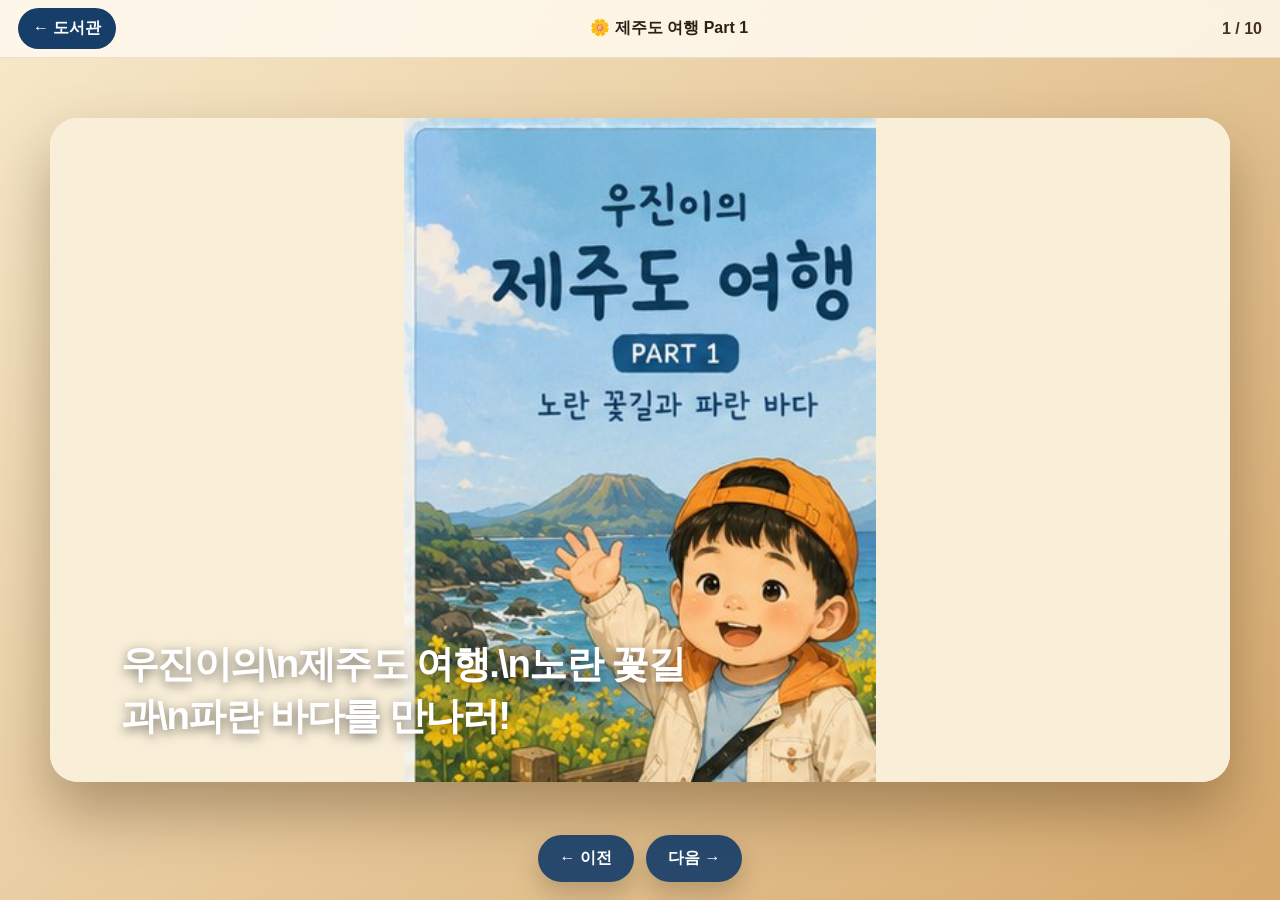
==== assets/books/jeju-part1/index.html @ d7714a92 "Add files via upload" ====
<!doctype html><html lang="ko"><head><meta charset="utf-8"><meta name="viewport" content="width=device-width,initial-scale=1,viewport-fit=cover"><title>우진이의 제주도 여행</title><link rel="stylesheet" href="../../../css/main.css"></head><body><header class="topbar"><a href="../../../index.html">← 도서관</a><strong>🌼 제주도 여행 Part 1</strong><span id="counter" class="counter">1 / 10</span></header><button class="tap-zone left" aria-label="이전"></button><button class="tap-zone right" aria-label="다음"></button><main class="reader"><section class="stage">
<div class="page active"><img src="pages/01.jpg" alt="제주도 여행 표지"><div class="story-text">우진이의\n제주도 여행.\n노란 꽃길과\n파란 바다를 만나러!</div></div>
<div class="page"><img src="pages/02.jpg" alt="제주 도착"><div class="story-text">우진이네 가족은\n제주도에 도착했어요.\n상쾌한 바람이\n반겨주었답니다.</div></div>
<div class="page"><img src="pages/03.jpg" alt="유채꽃길"><div class="story-text">노란 유채꽃 길을\n따라 걸었어요.\n꽃향기가 살랑살랑\n다가왔어요.</div></div>
<div class="page"><img src="pages/04.jpg" alt="노란 꽃밭"><div class="story-text">끝없이 펼쳐진\n노란 꽃밭.\n우진이도 활짝\n웃었답니다.</div></div>
<div class="page"><img src="pages/05.jpg" alt="엄마와 포옹"><div class="story-text">엄마 품은\n제일 따뜻해요.\n사랑해, 엄마!</div></div>
<div class="page"><img src="pages/06.jpg" alt="가족사진"><div class="story-text">아빠, 엄마, 우진이.\n우리 가족이 함께라\n제주도는 더 행복했어요.</div></div>
<div class="page"><img src="pages/07.jpg" alt="해녀"><div class="story-text">해녀 할머니를\n만났어요.\n바다 이야기가\n정말 신기했어요.</div></div>
<div class="page"><img src="pages/08.jpg" alt="바다"><div class="story-text">제주 바다는\n정말 파랬어요.\n파도 소리가 마음을\n시원하게 해줬어요.</div></div>
<div class="page"><img src="pages/09.jpg" alt="까꿍"><div class="story-text">돌담 뒤에서\n까꿍!\n우진이의 웃음소리가\n꽃밭에 퍼졌어요.</div></div>
<div class="page"><img src="pages/10.jpg" alt="스쿠터"><div class="story-text">스쿠터도 탔어요.\n바람이 송송.\n다음 제주 이야기도\n기대해 주세요!</div></div>
</section></main><div class="controls"><button id="prev">← 이전</button><button id="next">다음 →</button></div><script src="../../../js/app.js"></script></body></html>
---- css/main.css ----
*{box-sizing:border-box}html,body{margin:0;min-height:100%;font-family:-apple-system,BlinkMacSystemFont,'Apple SD Gothic Neo','Noto Sans KR',sans-serif;color:#2c2115;background:#f6ead2}body{overflow-x:hidden}.library{min-height:100vh;padding:clamp(22px,4vw,52px);background:radial-gradient(circle at top,#fff8e8 0,#f4dcae 42%,#d8a96b 100%)}.hero{text-align:center;margin:0 auto 28px}.hero h1{font-size:clamp(34px,6vw,76px);margin:0 0 10px;letter-spacing:-.05em}.hero p{font-size:clamp(16px,2.5vw,25px);margin:0;color:#6f5232}.shelf{display:grid;grid-template-columns:repeat(auto-fit,minmax(230px,1fr));gap:26px;max-width:1180px;margin:0 auto}.book-card{position:relative;display:block;min-height:340px;border-radius:28px;padding:20px;text-decoration:none;color:inherit;background:rgba(255,255,255,.56);box-shadow:0 22px 45px rgba(86,55,15,.22);overflow:hidden;transform:translateZ(0);transition:.25s}.book-card:hover{transform:translateY(-6px) scale(1.01)}.book-card img{width:100%;height:230px;object-fit:cover;border-radius:20px;box-shadow:0 12px 25px rgba(0,0,0,.18)}.book-card h2{font-size:28px;margin:16px 0 4px}.book-card p{font-size:16px;margin:0;color:#6f5232}.badge{position:absolute;top:18px;left:18px;background:#173e69;color:white;border-radius:999px;padding:8px 13px;font-weight:800}.reader{min-height:100vh;background:linear-gradient(135deg,#f7e9ca,#d6a96d);display:flex;align-items:center;justify-content:center;padding:76px 18px 76px;overflow:hidden}.topbar{position:fixed;top:0;left:0;right:0;height:58px;display:flex;align-items:center;justify-content:space-between;padding:0 18px;background:rgba(255,250,239,.85);backdrop-filter:blur(14px);z-index:10;border-bottom:1px solid rgba(90,57,23,.12)}.topbar a,.topbar button{border:0;background:#173e69;color:white;text-decoration:none;border-radius:999px;padding:10px 15px;font-weight:800}.counter{font-weight:900;color:#47321d}.stage{width:min(94vw,1180px);aspect-ratio:16/9;position:relative;perspective:1800px}.page{position:absolute;inset:0;border-radius:28px;background:#fffaf0;box-shadow:0 30px 60px rgba(56,32,7,.34);overflow:hidden;display:none;transform-origin:left center}.page.active{display:block;animation:openPage .62s ease both}.page.leaving{display:block;animation:leavePage .45s ease both}.page img{width:100%;height:100%;object-fit:contain;background:#f9efd9}.story-text{position:absolute;left:6%;bottom:6%;max-width:48%;font-size:clamp(22px,3vw,45px);line-height:1.35;font-weight:900;color:#fff;text-shadow:0 3px 12px rgba(0,0,0,.55);letter-spacing:-.04em;white-space:pre-line}.tap-zone{position:fixed;top:58px;bottom:0;width:35%;z-index:5;background:transparent;border:0}.tap-zone.left{left:0}.tap-zone.right{right:0}.controls{position:fixed;bottom:18px;left:0;right:0;display:flex;gap:12px;justify-content:center;z-index:11}.controls button{border:0;border-radius:999px;background:rgba(23,62,105,.92);color:white;padding:13px 22px;font-weight:900;font-size:16px;box-shadow:0 12px 25px rgba(0,0,0,.18)}@keyframes openPage{from{opacity:.4;transform:rotateY(-24deg) scale(.98)}to{opacity:1;transform:rotateY(0) scale(1)}}@keyframes leavePage{from{opacity:1;transform:rotateY(0)}to{opacity:.2;transform:rotateY(34deg)}}.petal{position:fixed;top:-20px;color:#ffd241;pointer-events:none;z-index:20;animation:fall linear forwards}@keyframes fall{to{transform:translateY(110vh) rotate(480deg);opacity:.2}}@media(max-width:700px){.library{padding:22px 14px}.book-card{min-height:300px}.book-card img{height:190px}.reader{padding:64px 8px}.stage{width:100vw;aspect-ratio:16/9}.page{border-radius:12px}.story-text{font-size:20px;max-width:75%;bottom:8%;}.controls button{padding:11px 18px}.topbar{height:54px}}
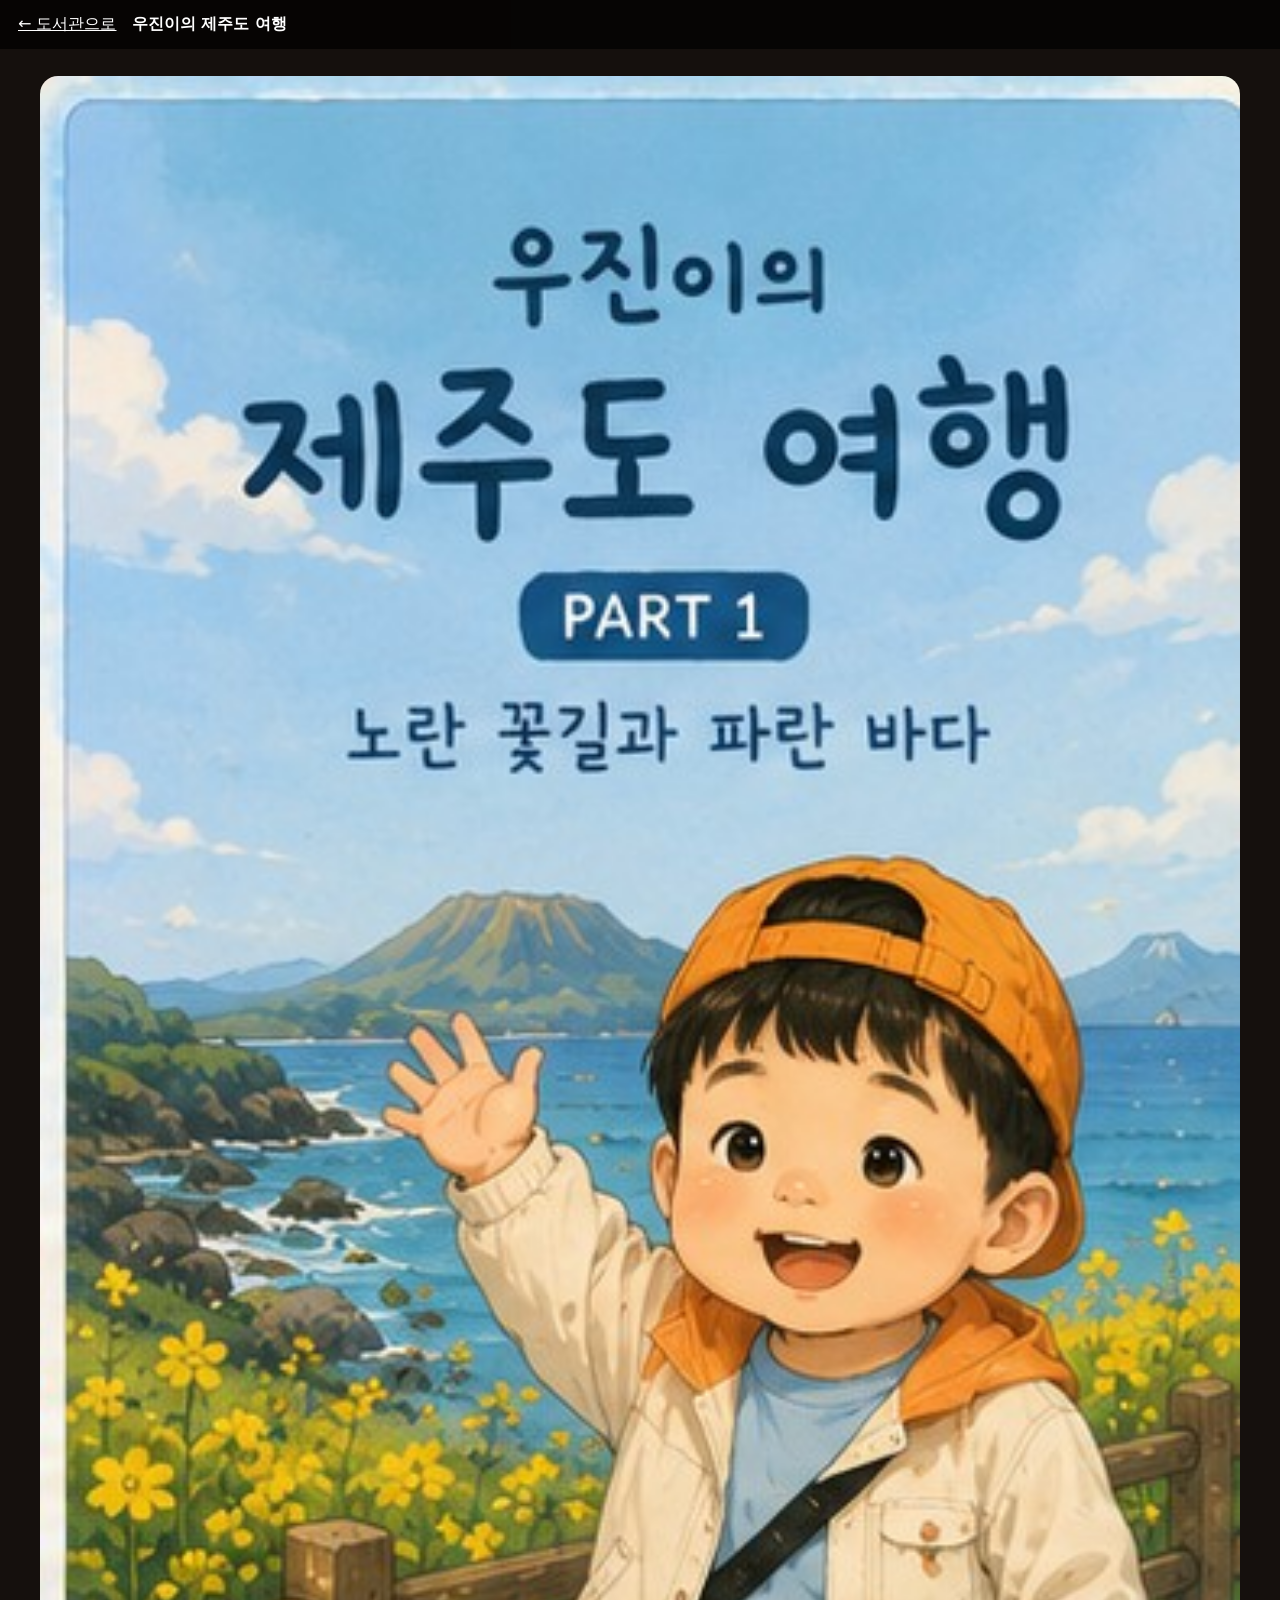
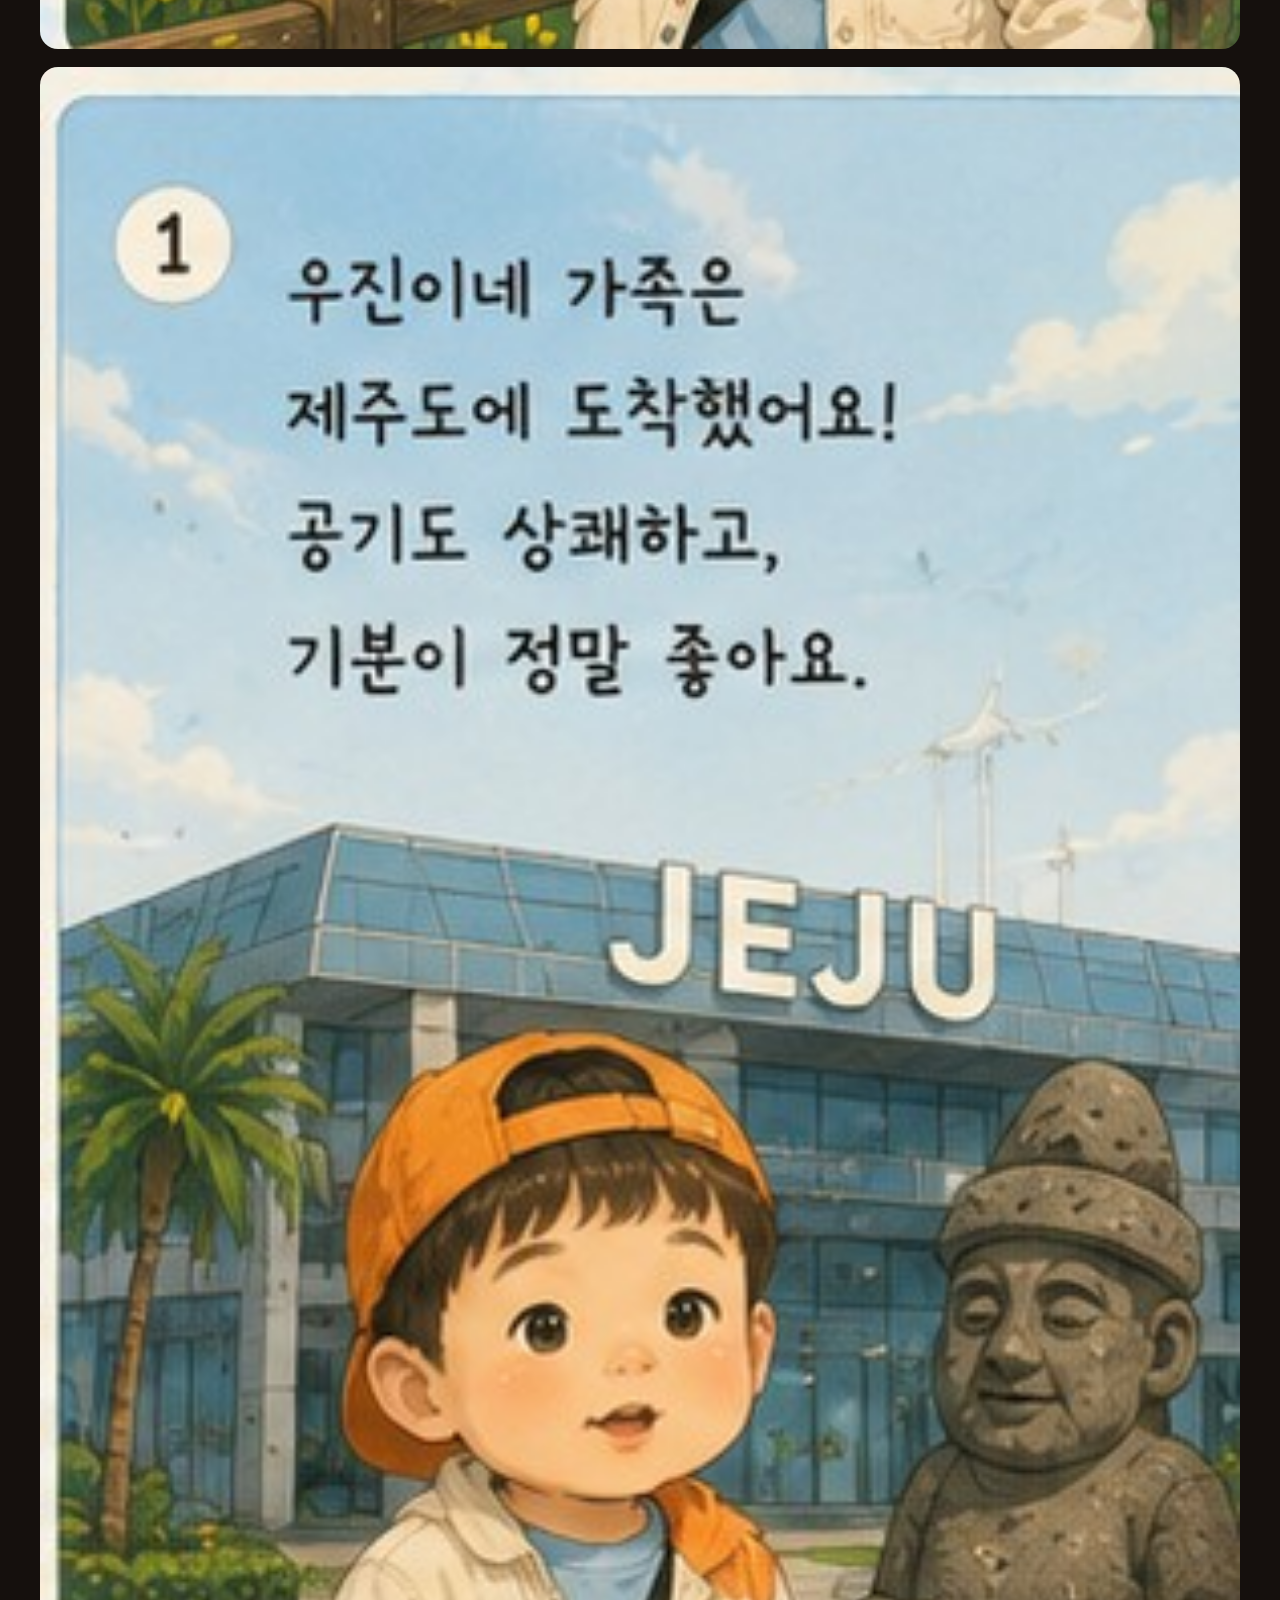
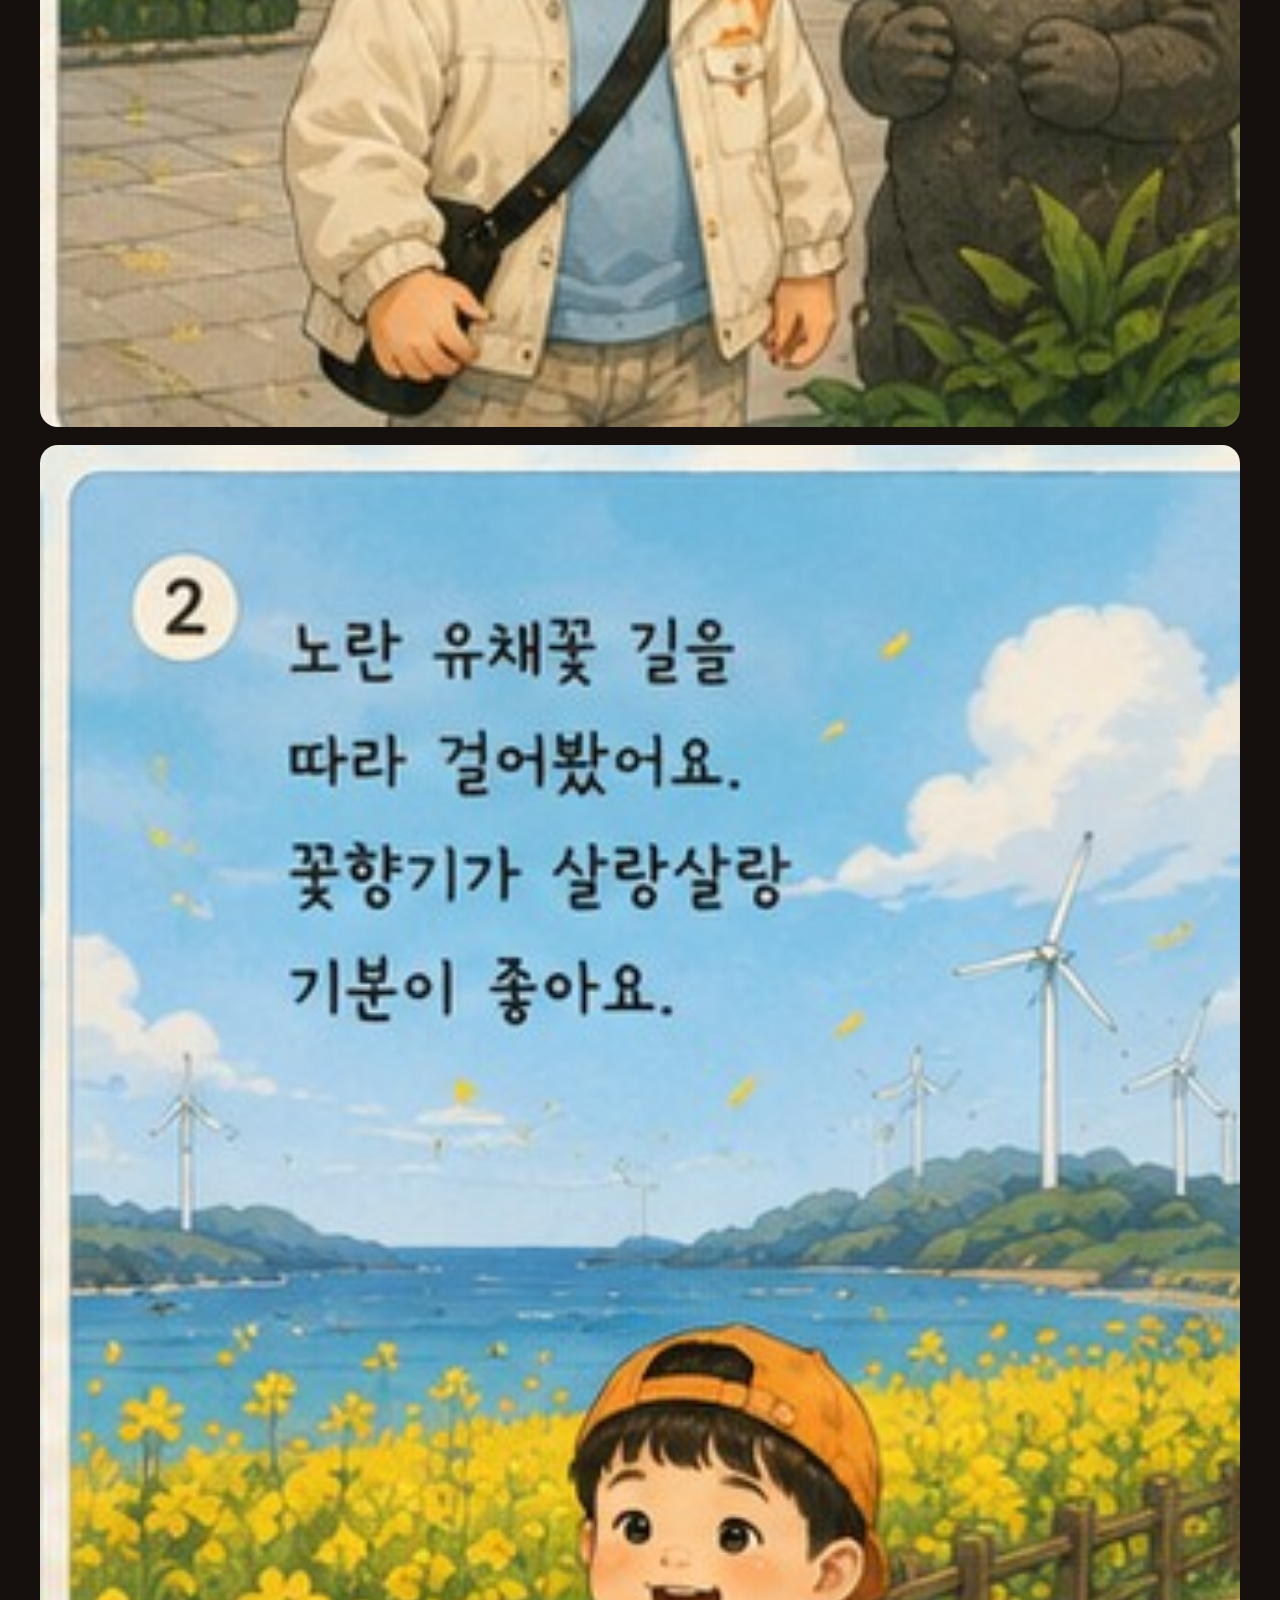
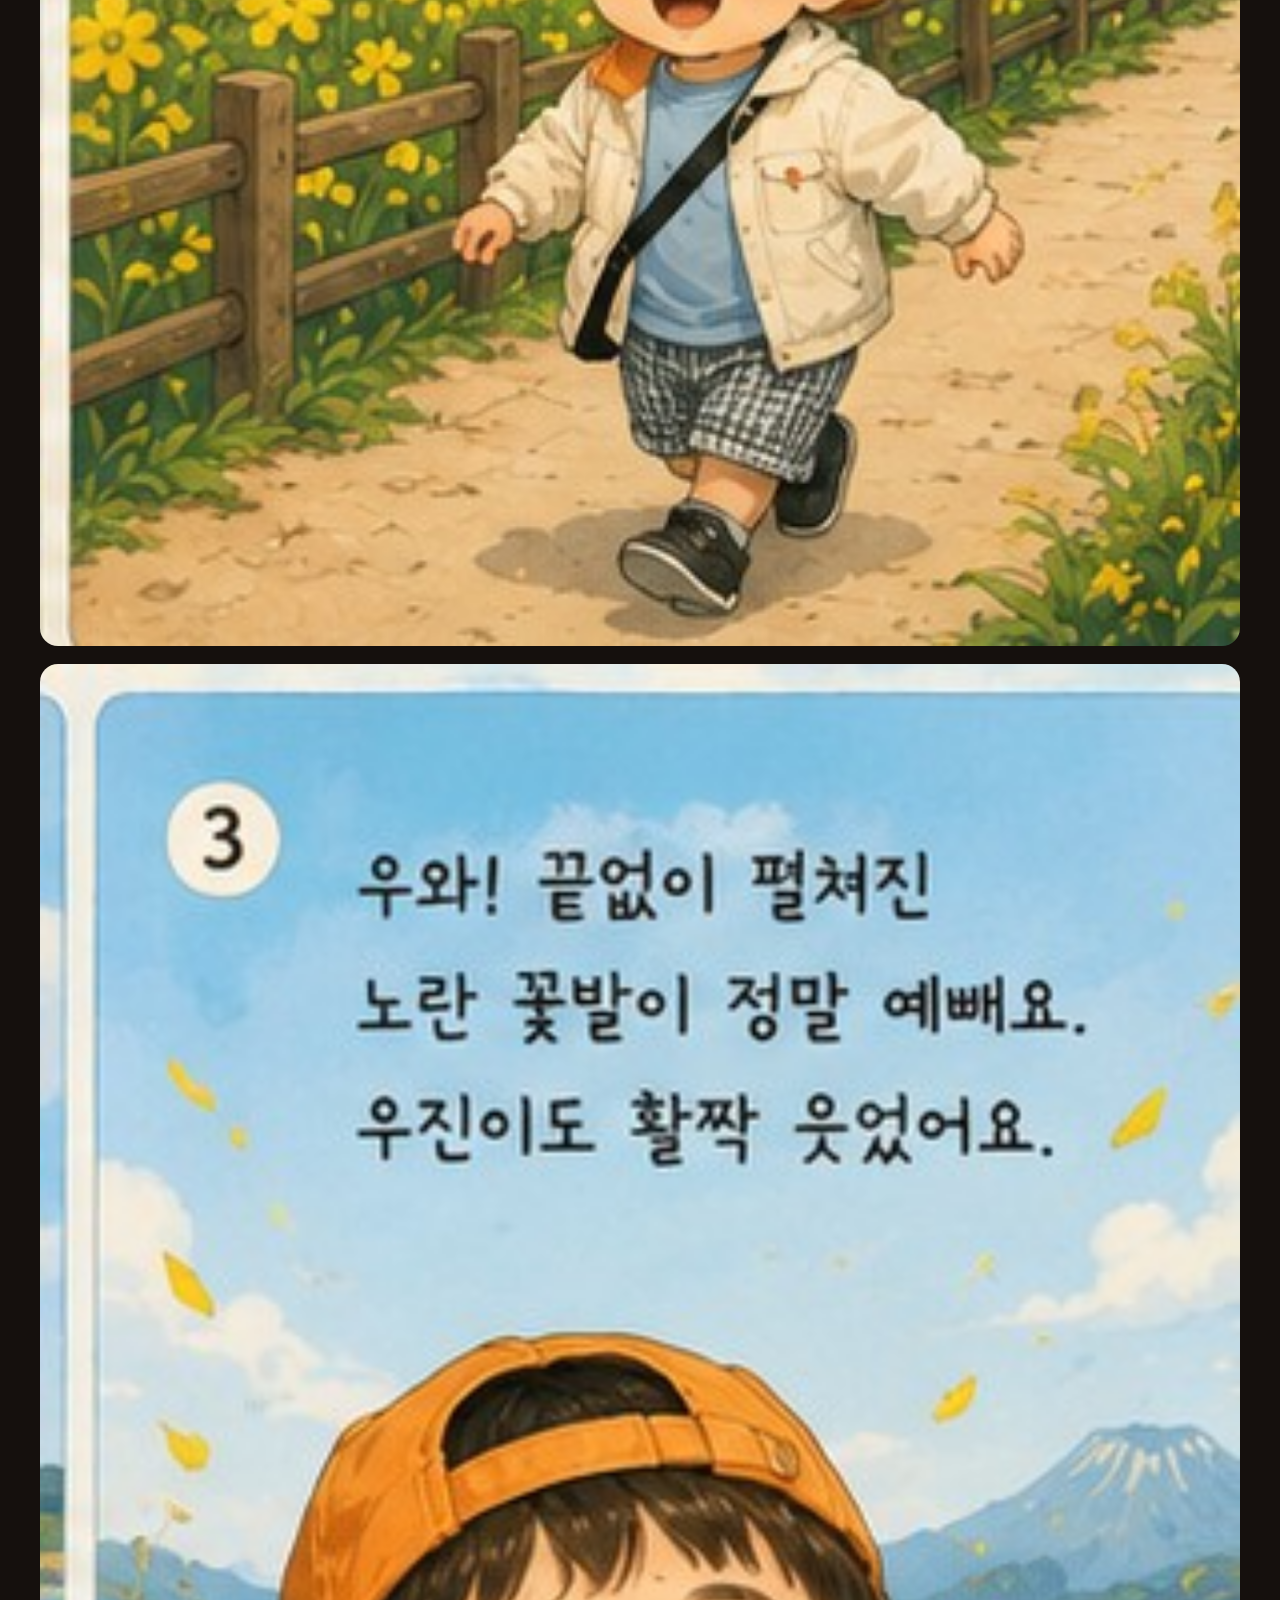
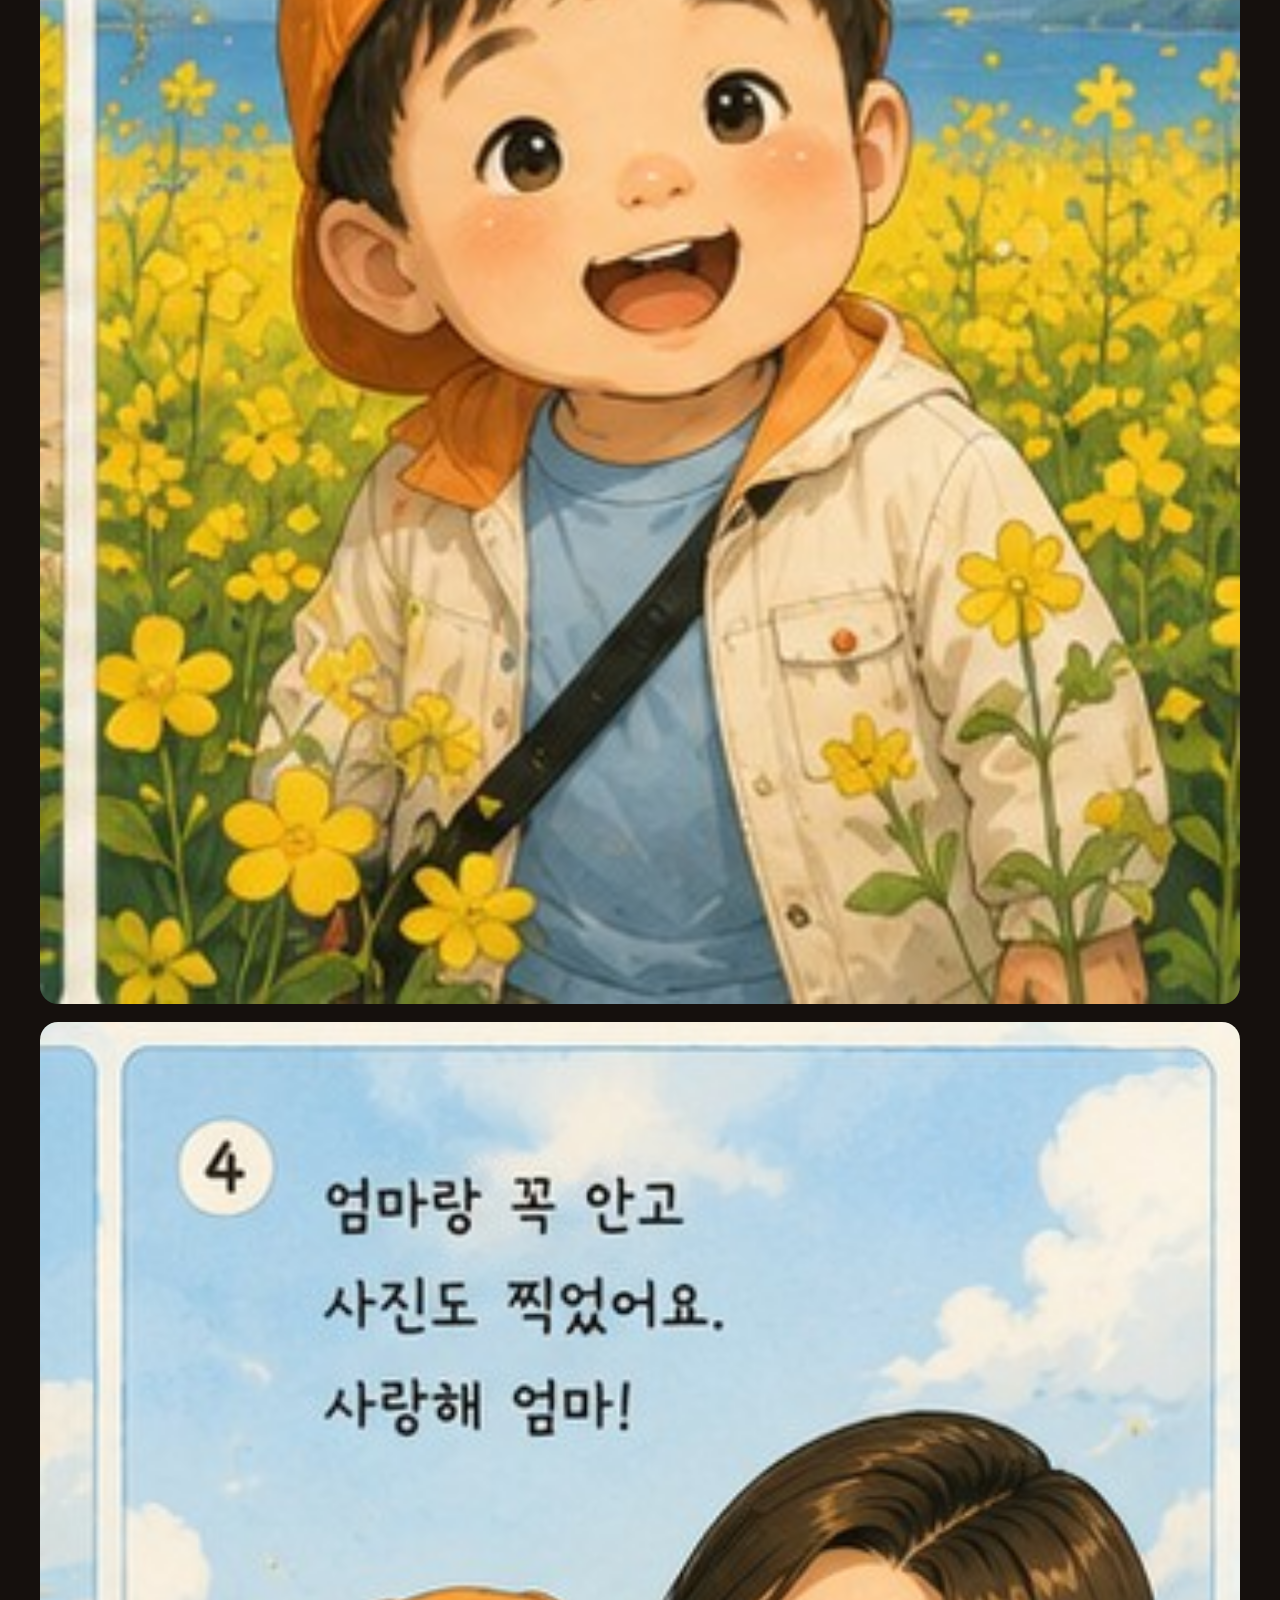
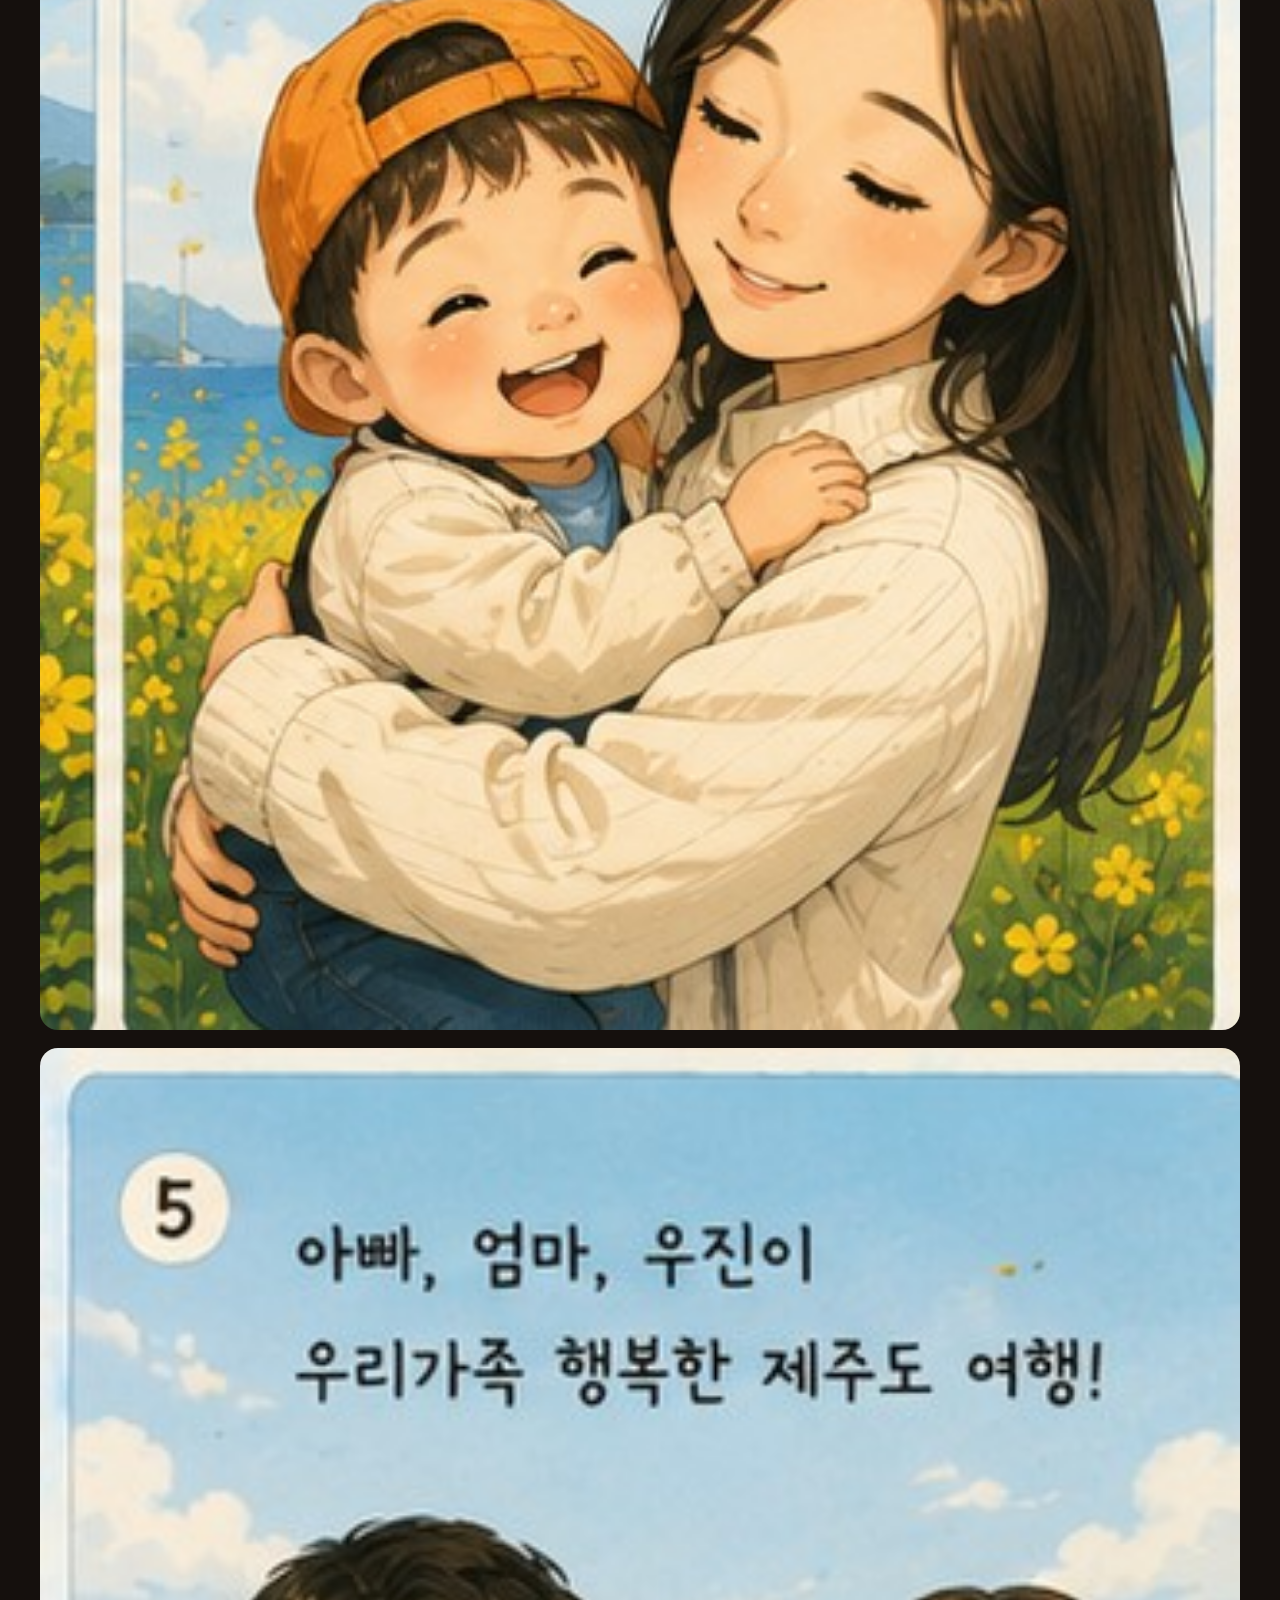
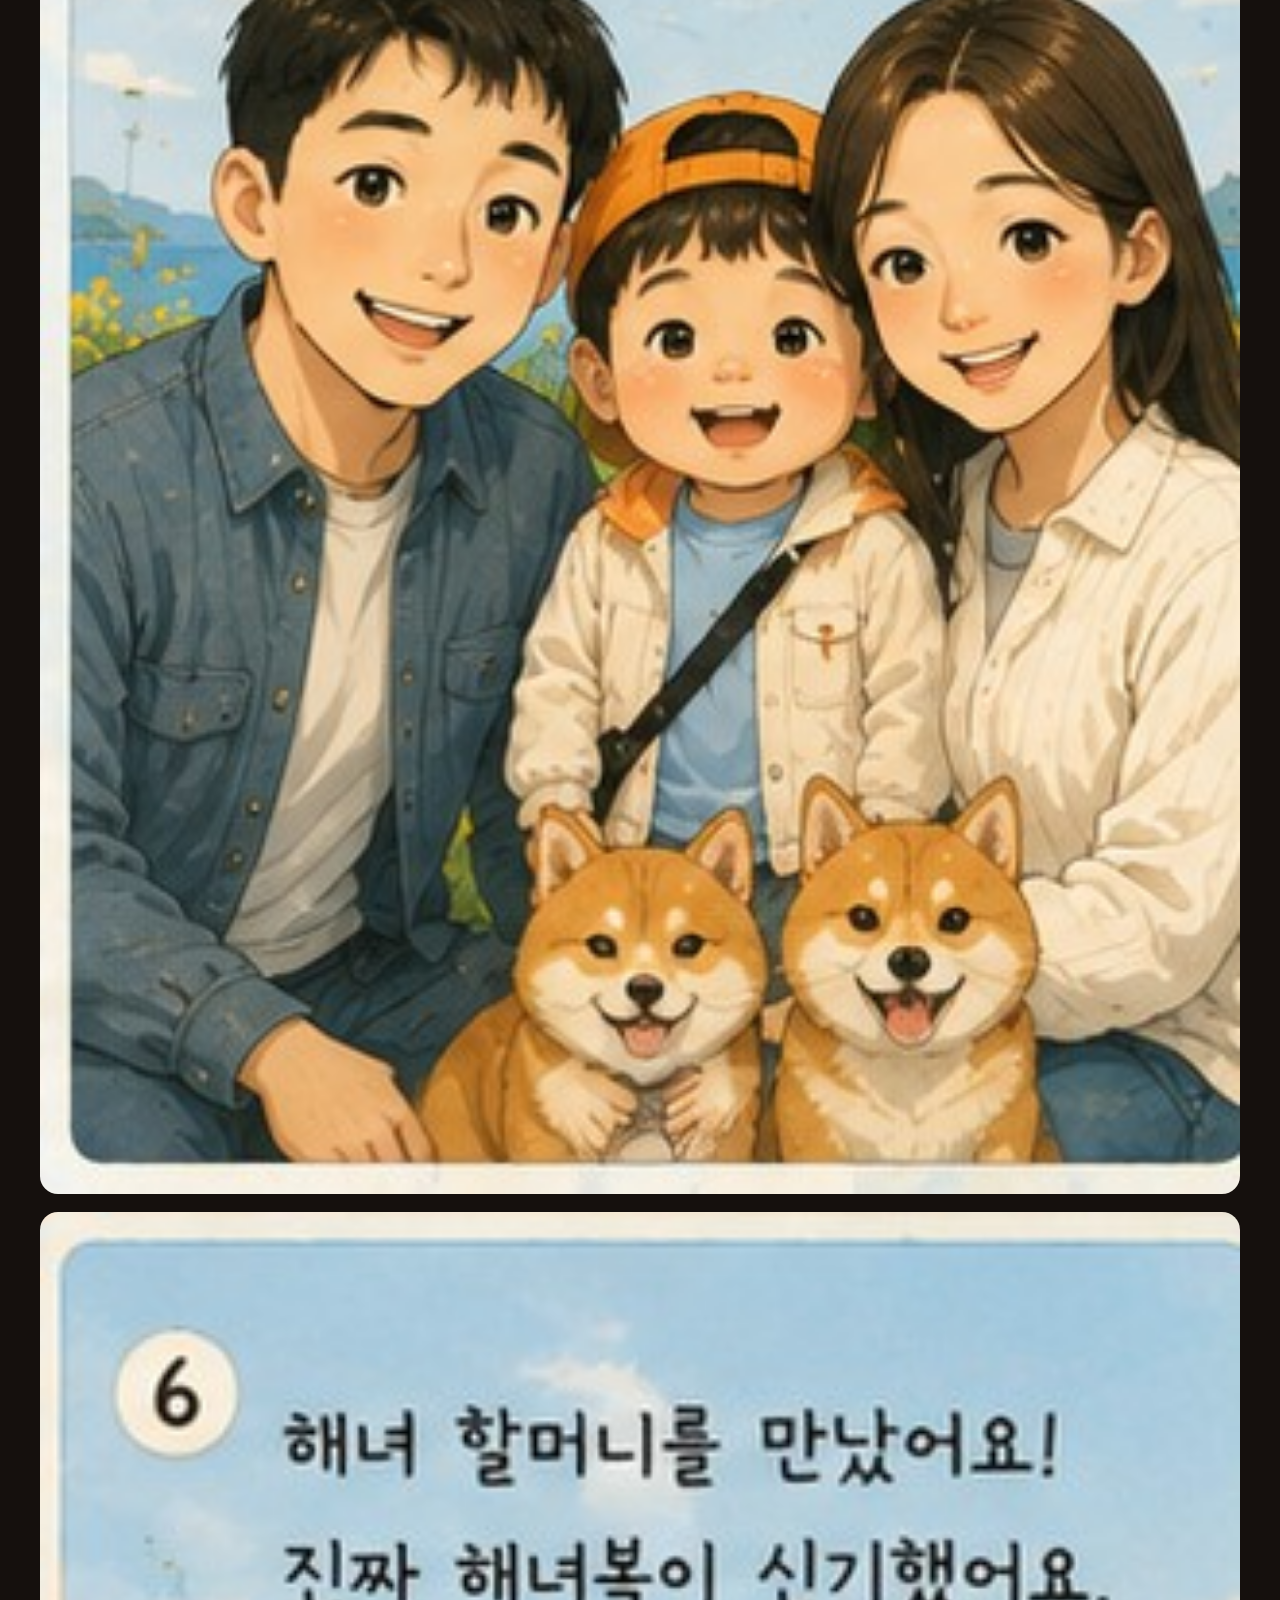
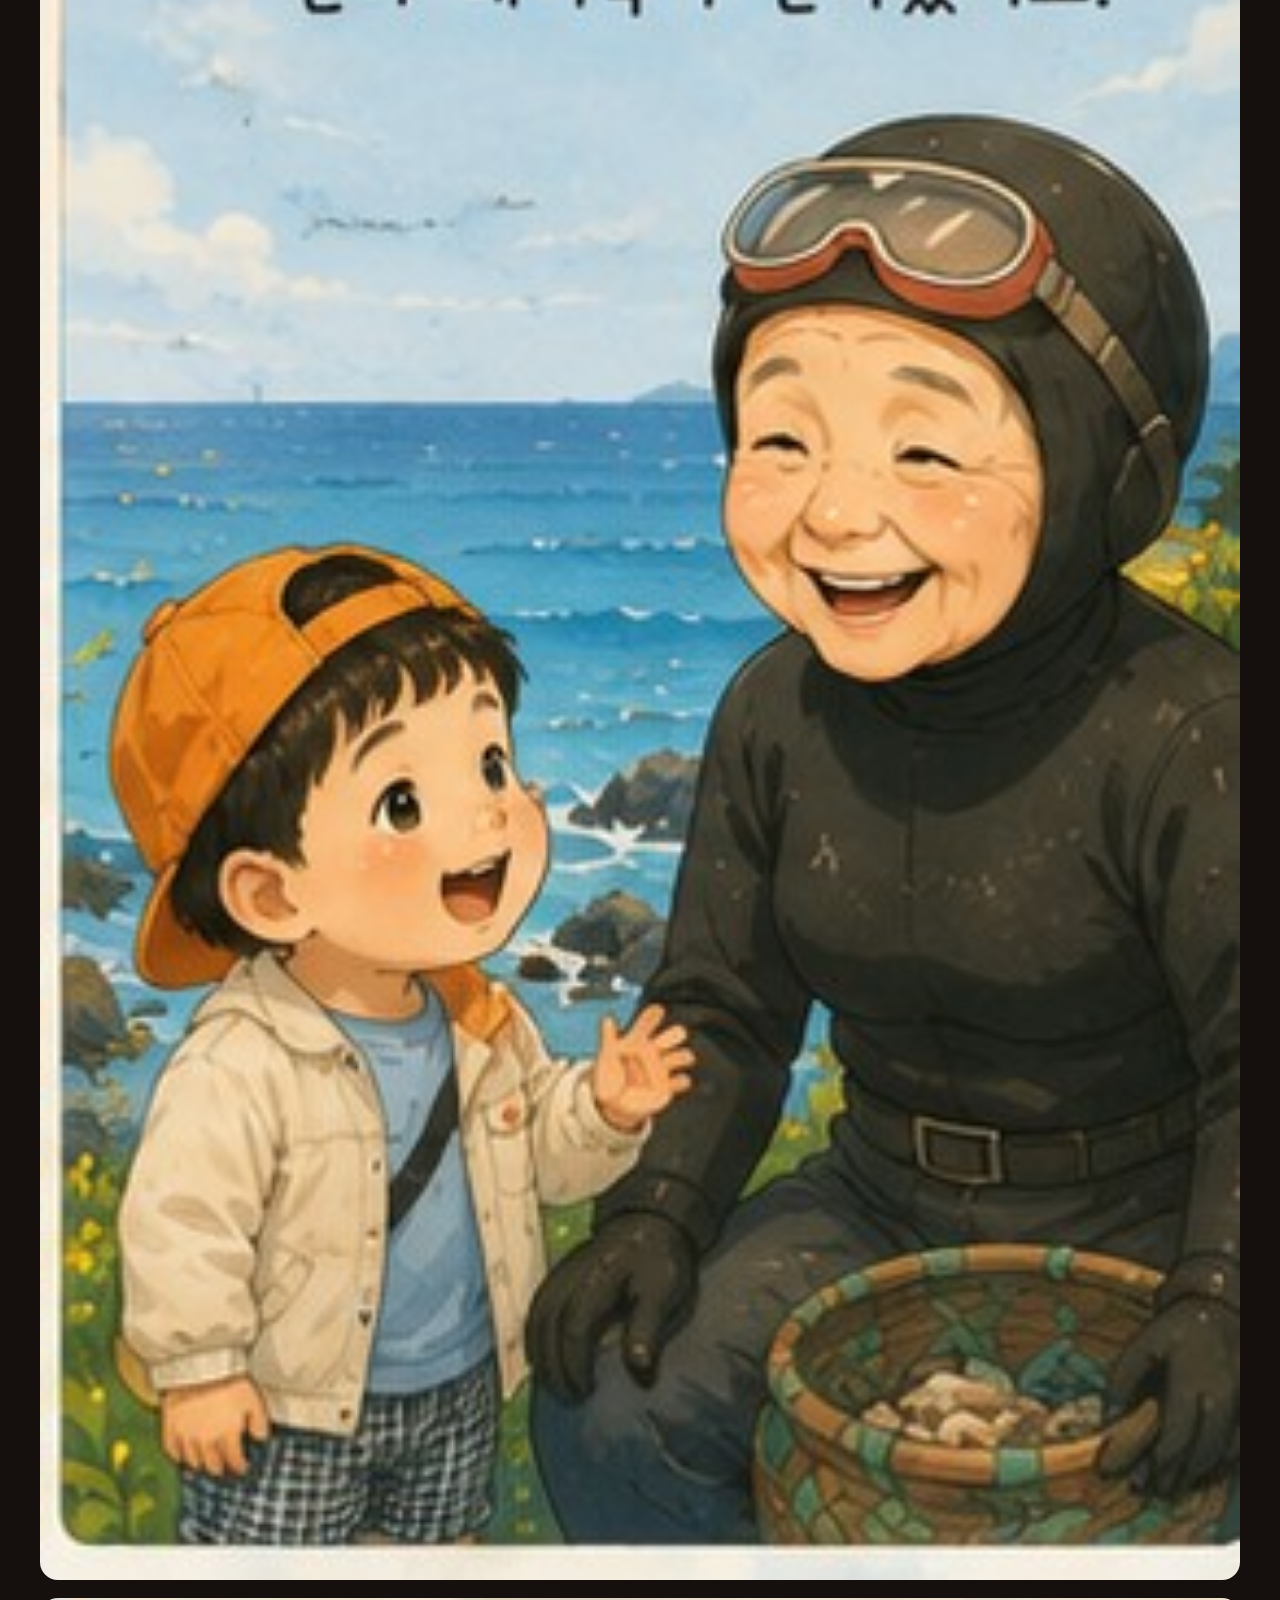
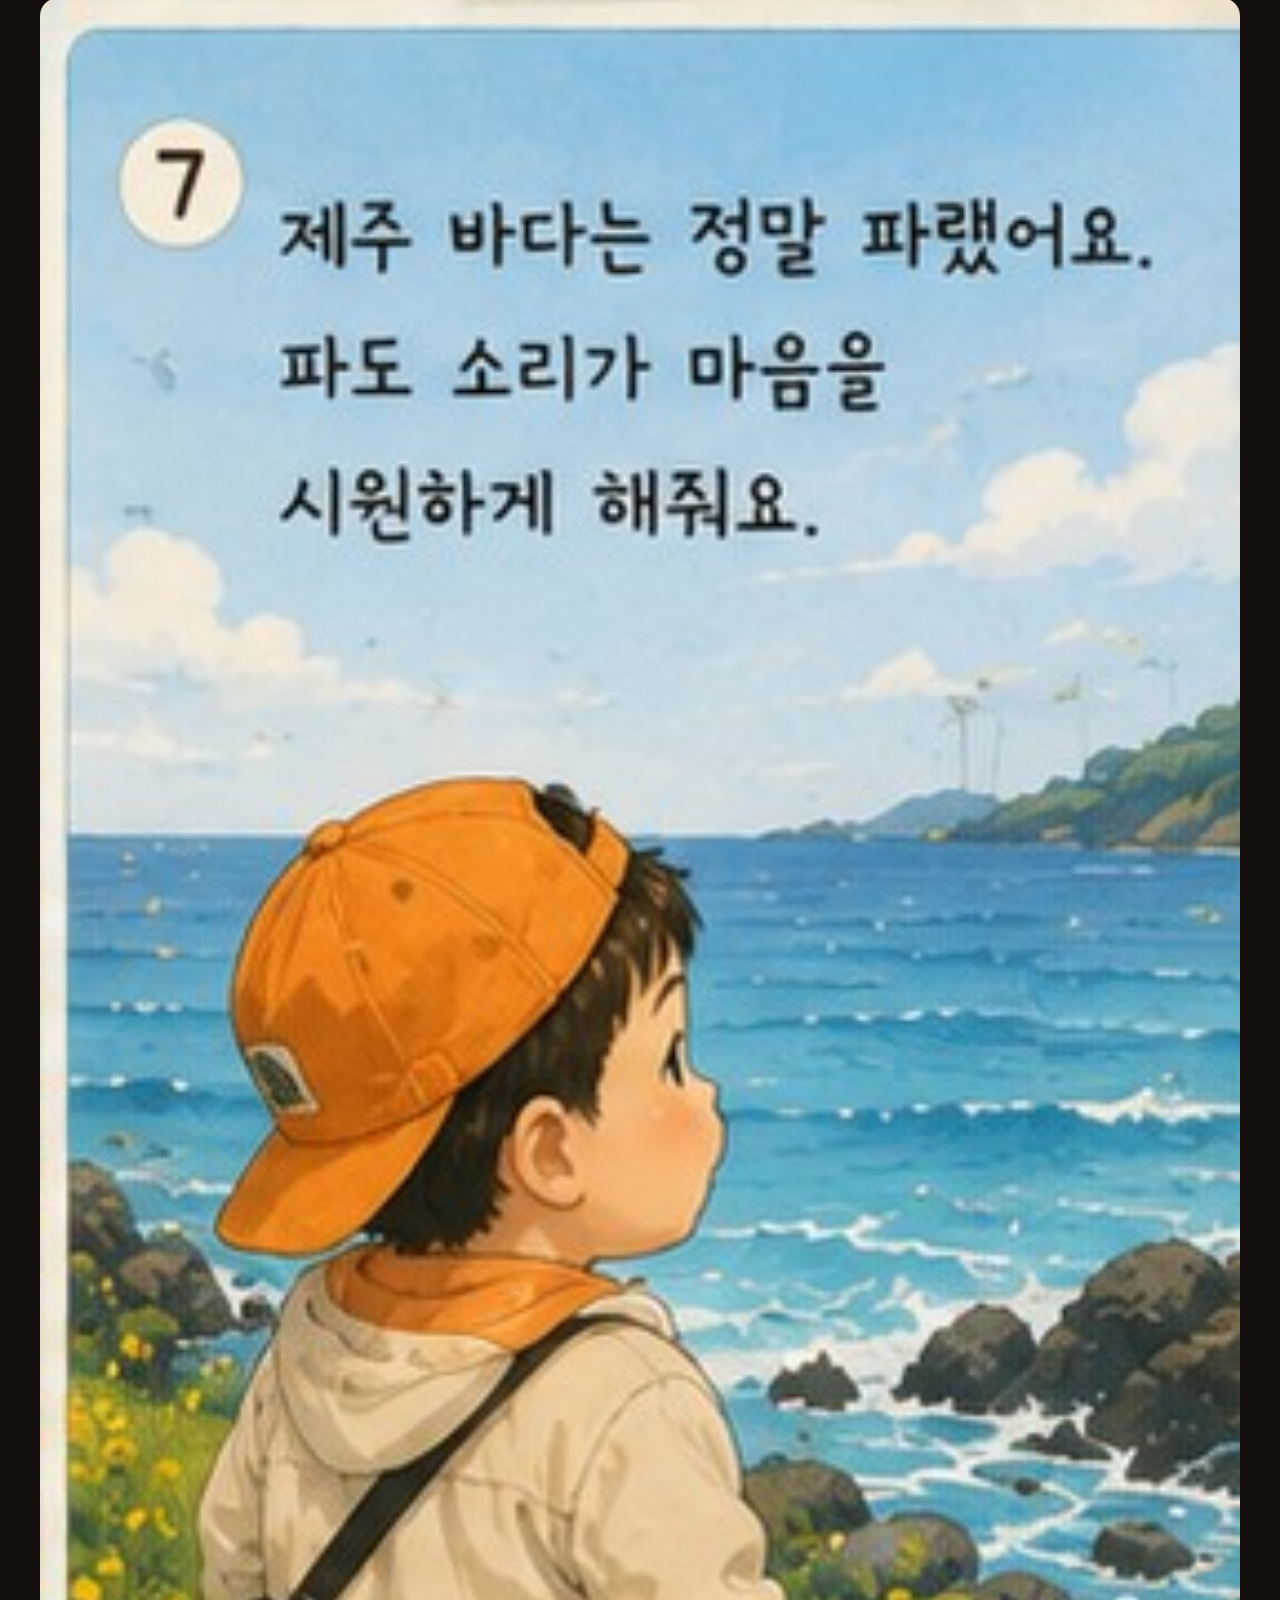
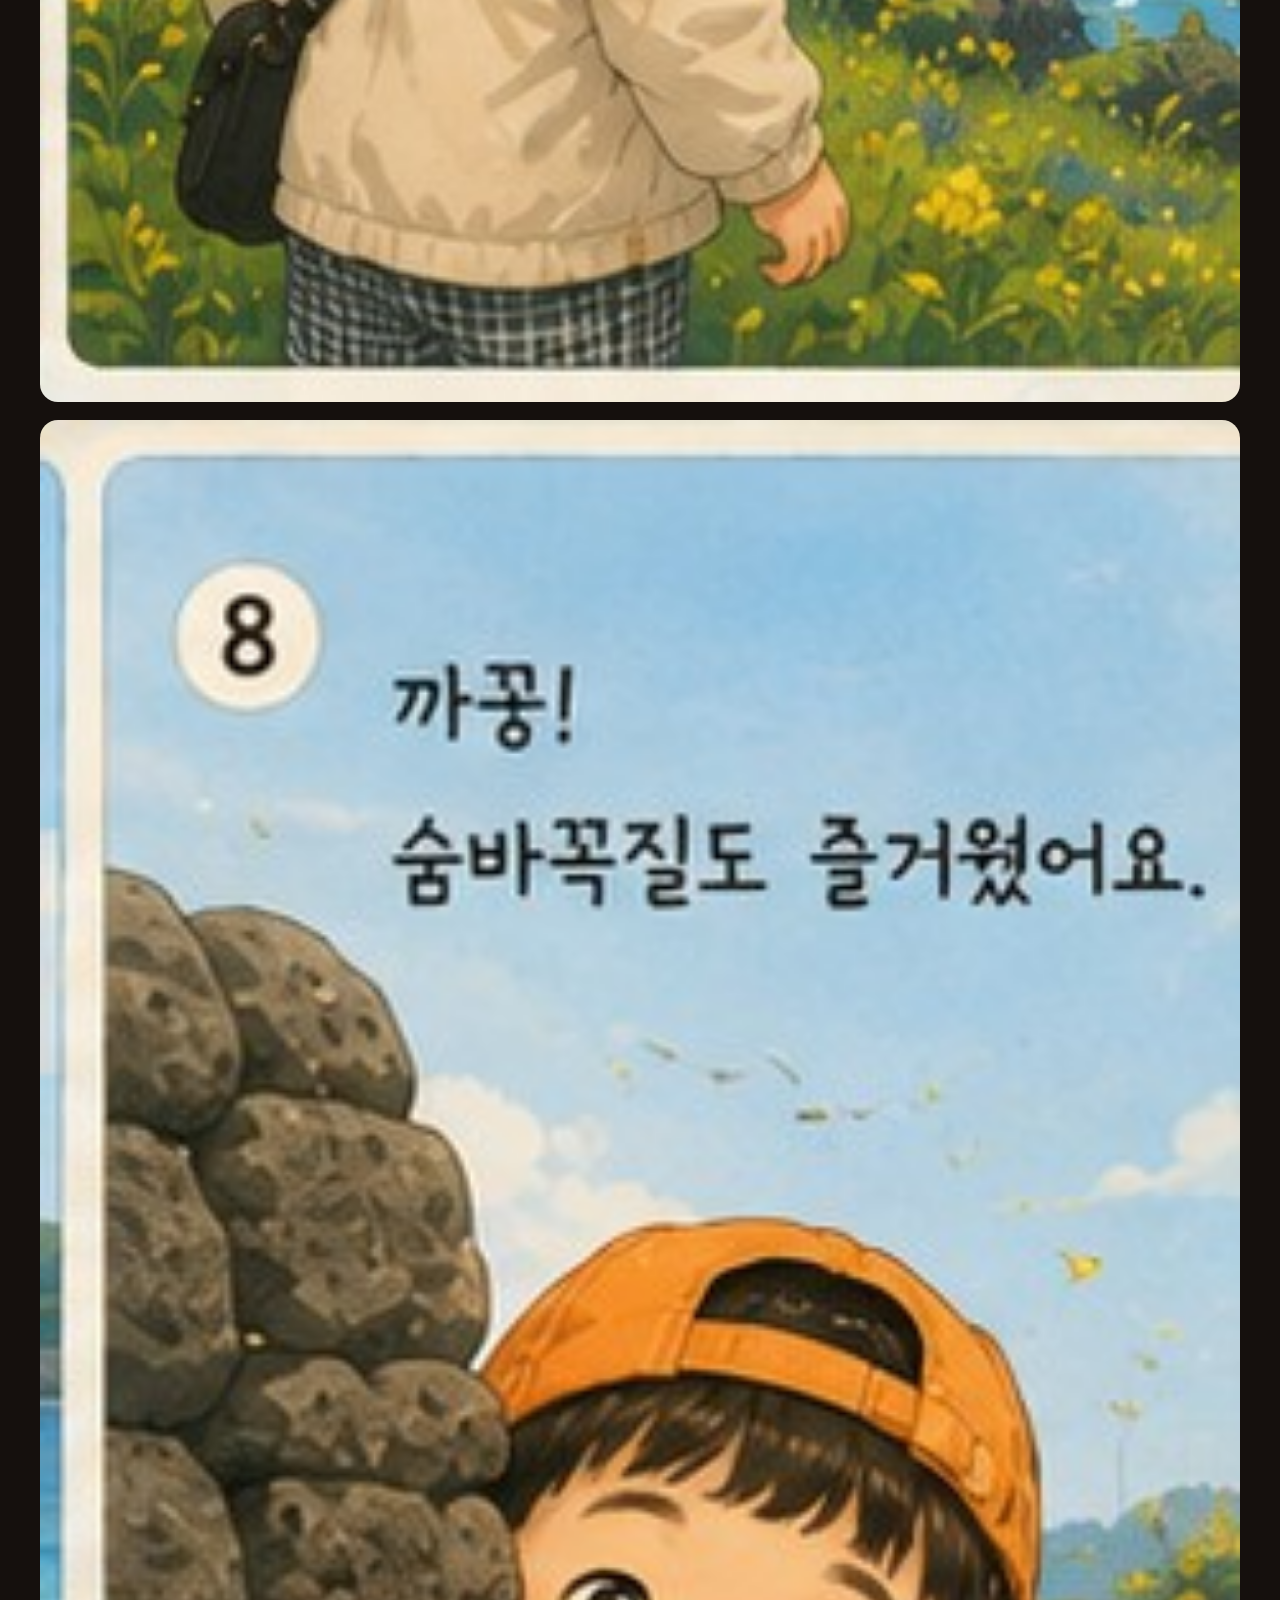
==== commit 1dfc7281: "Add files via upload" ====
--- a/assets/books/jeju-part1/index.html
+++ b/assets/books/jeju-part1/index.html
@@ -1,12 +1 @@
-<!doctype html><html lang="ko"><head><meta charset="utf-8"><meta name="viewport" content="width=device-width,initial-scale=1,viewport-fit=cover"><title>우진이의 제주도 여행</title><link rel="stylesheet" href="../../../css/main.css"></head><body><header class="topbar"><a href="../../../index.html">← 도서관</a><strong>🌼 제주도 여행 Part 1</strong><span id="counter" class="counter">1 / 10</span></header><button class="tap-zone left" aria-label="이전"></button><button class="tap-zone right" aria-label="다음"></button><main class="reader"><section class="stage">
-<div class="page active"><img src="pages/01.jpg" alt="제주도 여행 표지"><div class="story-text">우진이의\n제주도 여행.\n노란 꽃길과\n파란 바다를 만나러!</div></div>
-<div class="page"><img src="pages/02.jpg" alt="제주 도착"><div class="story-text">우진이네 가족은\n제주도에 도착했어요.\n상쾌한 바람이\n반겨주었답니다.</div></div>
-<div class="page"><img src="pages/03.jpg" alt="유채꽃길"><div class="story-text">노란 유채꽃 길을\n따라 걸었어요.\n꽃향기가 살랑살랑\n다가왔어요.</div></div>
-<div class="page"><img src="pages/04.jpg" alt="노란 꽃밭"><div class="story-text">끝없이 펼쳐진\n노란 꽃밭.\n우진이도 활짝\n웃었답니다.</div></div>
-<div class="page"><img src="pages/05.jpg" alt="엄마와 포옹"><div class="story-text">엄마 품은\n제일 따뜻해요.\n사랑해, 엄마!</div></div>
-<div class="page"><img src="pages/06.jpg" alt="가족사진"><div class="story-text">아빠, 엄마, 우진이.\n우리 가족이 함께라\n제주도는 더 행복했어요.</div></div>
-<div class="page"><img src="pages/07.jpg" alt="해녀"><div class="story-text">해녀 할머니를\n만났어요.\n바다 이야기가\n정말 신기했어요.</div></div>
-<div class="page"><img src="pages/08.jpg" alt="바다"><div class="story-text">제주 바다는\n정말 파랬어요.\n파도 소리가 마음을\n시원하게 해줬어요.</div></div>
-<div class="page"><img src="pages/09.jpg" alt="까꿍"><div class="story-text">돌담 뒤에서\n까꿍!\n우진이의 웃음소리가\n꽃밭에 퍼졌어요.</div></div>
-<div class="page"><img src="pages/10.jpg" alt="스쿠터"><div class="story-text">스쿠터도 탔어요.\n바람이 송송.\n다음 제주 이야기도\n기대해 주세요!</div></div>
-</section></main><div class="controls"><button id="prev">← 이전</button><button id="next">다음 →</button></div><script src="../../../js/app.js"></script></body></html>
+<!doctype html><html lang="ko"><head><meta charset="utf-8"><meta name="viewport" content="width=device-width,initial-scale=1"><title>우진이의 제주도 여행</title><style>body{margin:0;background:#15100d;color:white;font-family:system-ui,'Noto Sans KR',sans-serif}a{color:white}.top{position:fixed;top:0;left:0;right:0;padding:14px 18px;background:rgba(0,0,0,.7);z-index:2}.pages{padding-top:58px}img{display:block;width:100%;max-width:1200px;margin:18px auto;border-radius:18px;background:#f6ead5}</style></head><body><div class="top"><a href="../../../..//index.html">← 도서관으로</a> &nbsp; <strong>우진이의 제주도 여행</strong></div><div class="pages"><script>const n=11;for(let i=1;i<=n;i++)document.write(`<img src="pages/${String(i).padStart(2,'0')}.jpg">`)</script></div></body></html>
